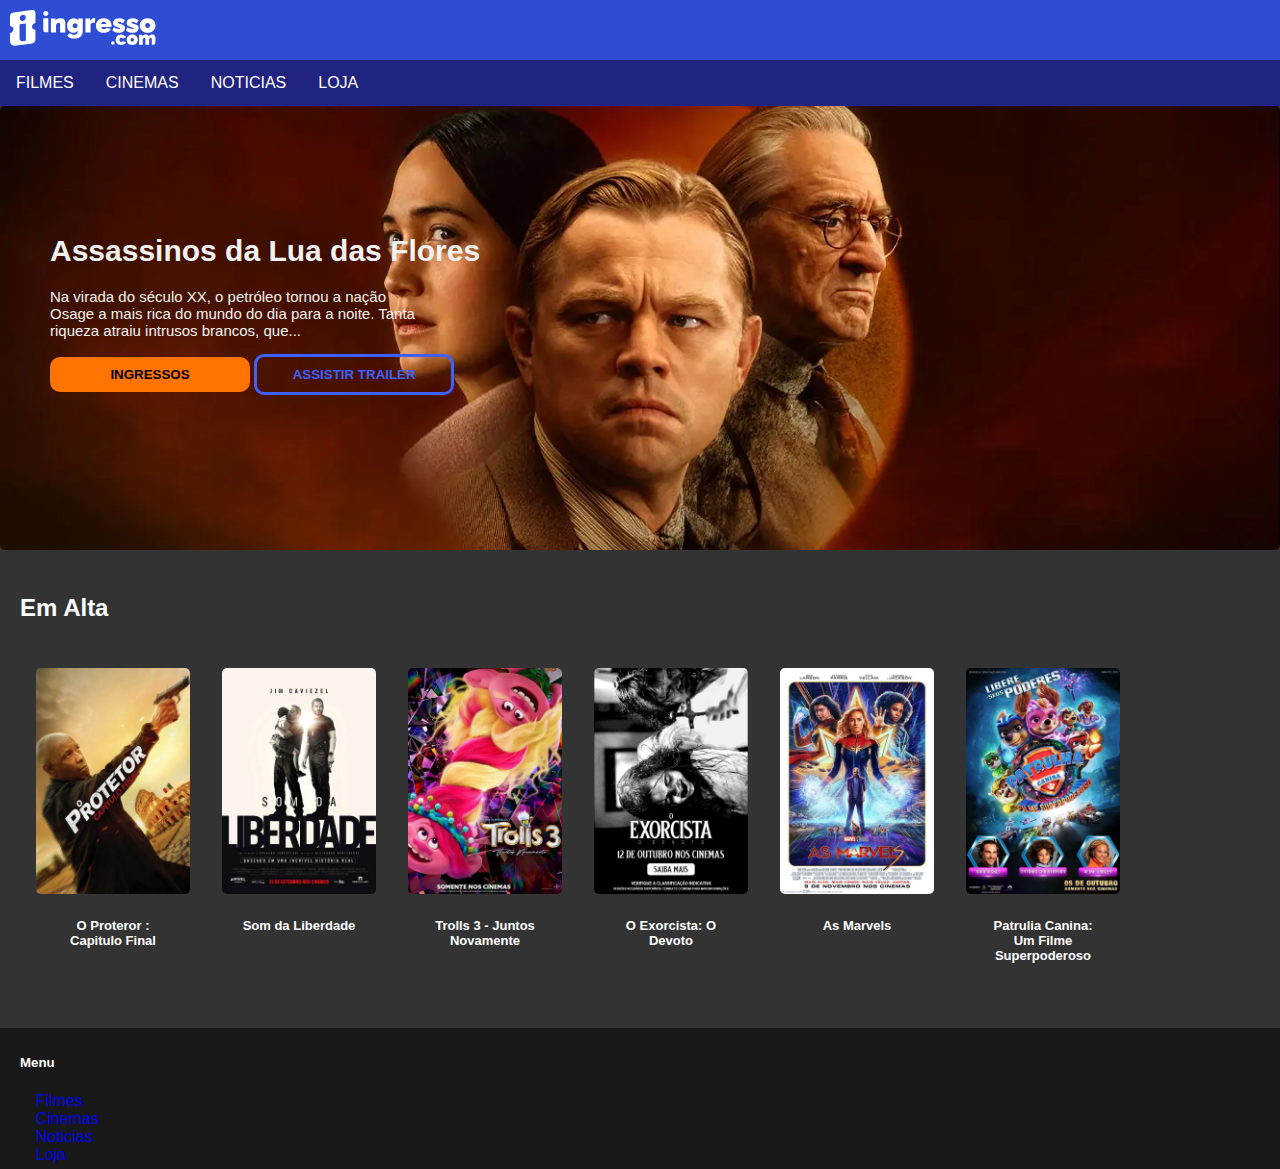
==== minicurso web/index.html @ 27f0e0ce "Add files via upload" ====
<!DOCTYPE html>
<html lang="en">
<head>
    <meta charset="UTF-8">
    <meta name="viewport" content="width=device-width, initial-scale=1.0">

    <link rel="stylesheet" href="css/style.css">

    <title>Document</title>
</head>
<body>
    <header>
        <div>
            <img src="assets/logo.svg" alt="Logo">
        </div>
    </header>
    <nav>
        <ul>
            <li><a href="filmes.html">filmes</a></li>
            <li><a href="cinemas.html">cinemas</a></li>
            <li><a href="noticias.html">noticias</a></li>
            <li><a href="loja">loja</a></li>
        </ul>
    </nav>
    <section class="spotlight-movie">
        <img src="assets/slideshow-img.webp" style="width:100%">
        <div class="text">
            <h1>Assassinos da Lua das Flores</h1>
            <p>Na virada do século XX, o petróleo tornou a nação <br> Osage a mais rica do mundo do dia para a noite. Tanta <br> riqueza atraiu intrusos brancos, que...</p>
            <button class="ticket-btn"><b>ingressos</b></button>
            <button class="trailer-btn"><b>assistir trailer</b></button>
        </div>
    </section>
    <section class="em-alta">
        <h2>Em Alta</h2>
        
        <div class="row">
            <div class="column">
                <div class="card">
                    <img src="assets/filmes/1c8478e2-7bbf-42f2-b840-72a903be69d1.webp" alt="Avatar" style="width:100%">
                    <div class="container">
                      <h4><b>O Proteror : Capitulo Final</b></h4> 
                    </div>
                </div>
            </div>
          
            <div class="column">
                <div class="card">
                    <img src="assets/filmes/22cce389-9573-42ae-a981-ff915ef1a1ae.webp" alt="Avatar" style="width:100%">
                    <div class="container">
                      <h4><b>Som da Liberdade</b></h4> 
                    </div>
                </div>
            </div>
            
            <div class="column">
                <div class="card">
                    <img src="assets/filmes/2f3a4169-b3c2-4f64-93c7-7a621b2957c0.webp" alt="Avatar" style="width:100%">
                    <div class="container">
                      <h4><b>Trolls 3 - Juntos Novamente</b></h4> 
                    </div>
                </div>
            </div>
            
            <div class="column">
                <div class="card">
                    <img src="assets/filmes/8e8c380c-0490-443f-9266-ffa4e41bff69.webp" alt="Avatar" style="width:100%">
                    <div class="container">
                      <h4><b>O Exorcista: O Devoto</b></h4> 
                    </div>
                </div>
            </div>

            <div class="column">
                <div class="card">
                    <img src="assets/filmes/ce5d50ca-1876-4d76-b154-1fb6dad57b11.webp" alt="Avatar" style="width:100%">
                    <div class="container">
                      <h4><b>As Marvels</b></h4> 
                    </div>
                </div>
            </div>
            <div class="column">
                <div class="card">
                    <img src="assets/filmes/d8cb92e8-927b-40a7-ab66-6add320ee69c.webp" alt="Avatar" style="width:100%">
                    <div class="container">
                      <h4><b>Patrulia Canina: Um Filme Superpoderoso</b></h4> 
                    </div>
                </div>
            </div>  
    </section>
    <footer>
        <h5>Menu</h5>
        <div class="menu-footer">
            <ul>
                <li><a href="filmes.html">Filmes</a></li>
                <li><a href="cinemos.html">Cinemas</a></li>
                <li><a href="noticias.html">Noticias</a></li>
                <li><a href="loja">Loja</a></li>
            </ul>
        </div>
    </footer>
</body>
</html>
---- minicurso web/css/style.css ----
/*#2F4DD2  #202380 #333333 */

html, body {
    background-color: #333333;
    width: 100%;
    height: 100%;
    margin: 0;
    padding: 0;
    font-family: Verdana, sans-serif
}

header{
    background-color: #2F4DD2;
    position: sticky;
    top: 0;
    padding: 10px;
    z-index: +1;
}

nav ul{
    list-style-type: none;
    margin: 0;
    padding: 0;
    overflow: hidden;
    background-color: #202380;
}

nav ul li{
    float: left;
}

nav ul li a{
    display: block;
    color: white;
    text-align: center;
    padding: 14px 16px;
    text-decoration: none;
    text-transform: uppercase;
}

nav ul li a:hover{
    color: #cfcfcf;
}

.spotlight-movie {
    position: relative;
    margin: auto;
}

.spotlight-movie .text {
    color: #f2f2f2;
    font-size: 15px;
    padding: 100px 50px;
    position: absolute;
    top: 8px;
}

.spotlight-movie .ticket-btn{
    text-transform: uppercase;
    background-color: #FF7400;
    border: 0;
    padding: 10px;
    width: 200px;
    border-radius: 10px;
}

.spotlight-movie .trailer-btn{
    text-transform: uppercase;
    background-color: transparent;
    color: #3d61ff;
    border: solid;
    padding: 10px;
    width: 200px;
    border-radius: 10px;
}

.em-alta{
    color: #fff;
    padding: 20px;
}

.column {
    float: left;
    width: 15%;
    padding: 10px 0px;
    transition: 0.3s;
}

.column:hover{
    width: 15.2%;
}

.row {
    margin: 0 0px;
}

.row:after {
    content: "";
    display: table;
    clear: both;
}
  
@media screen and (max-width: 600px) {
    .column {
      width: 100%;
      display: block;
      margin-bottom: 20px;
    }
}

.card {
    padding: 16px;
    text-align: center;
}
  
img {
    border-radius: 5px;
}

.container {
    font-size: small;
    color: white;
    padding: 2px 16px;
}

footer{
    color: white;
    background-color: #191919;
    padding: 5px 20px;
}

footer ul{
    list-style-type: none;
    margin: 0;
    padding: 0;
    overflow: hidden;
}

footer ul li a{
    text-align: center;
    padding: 14px 16px;
    text-decoration: none;
}
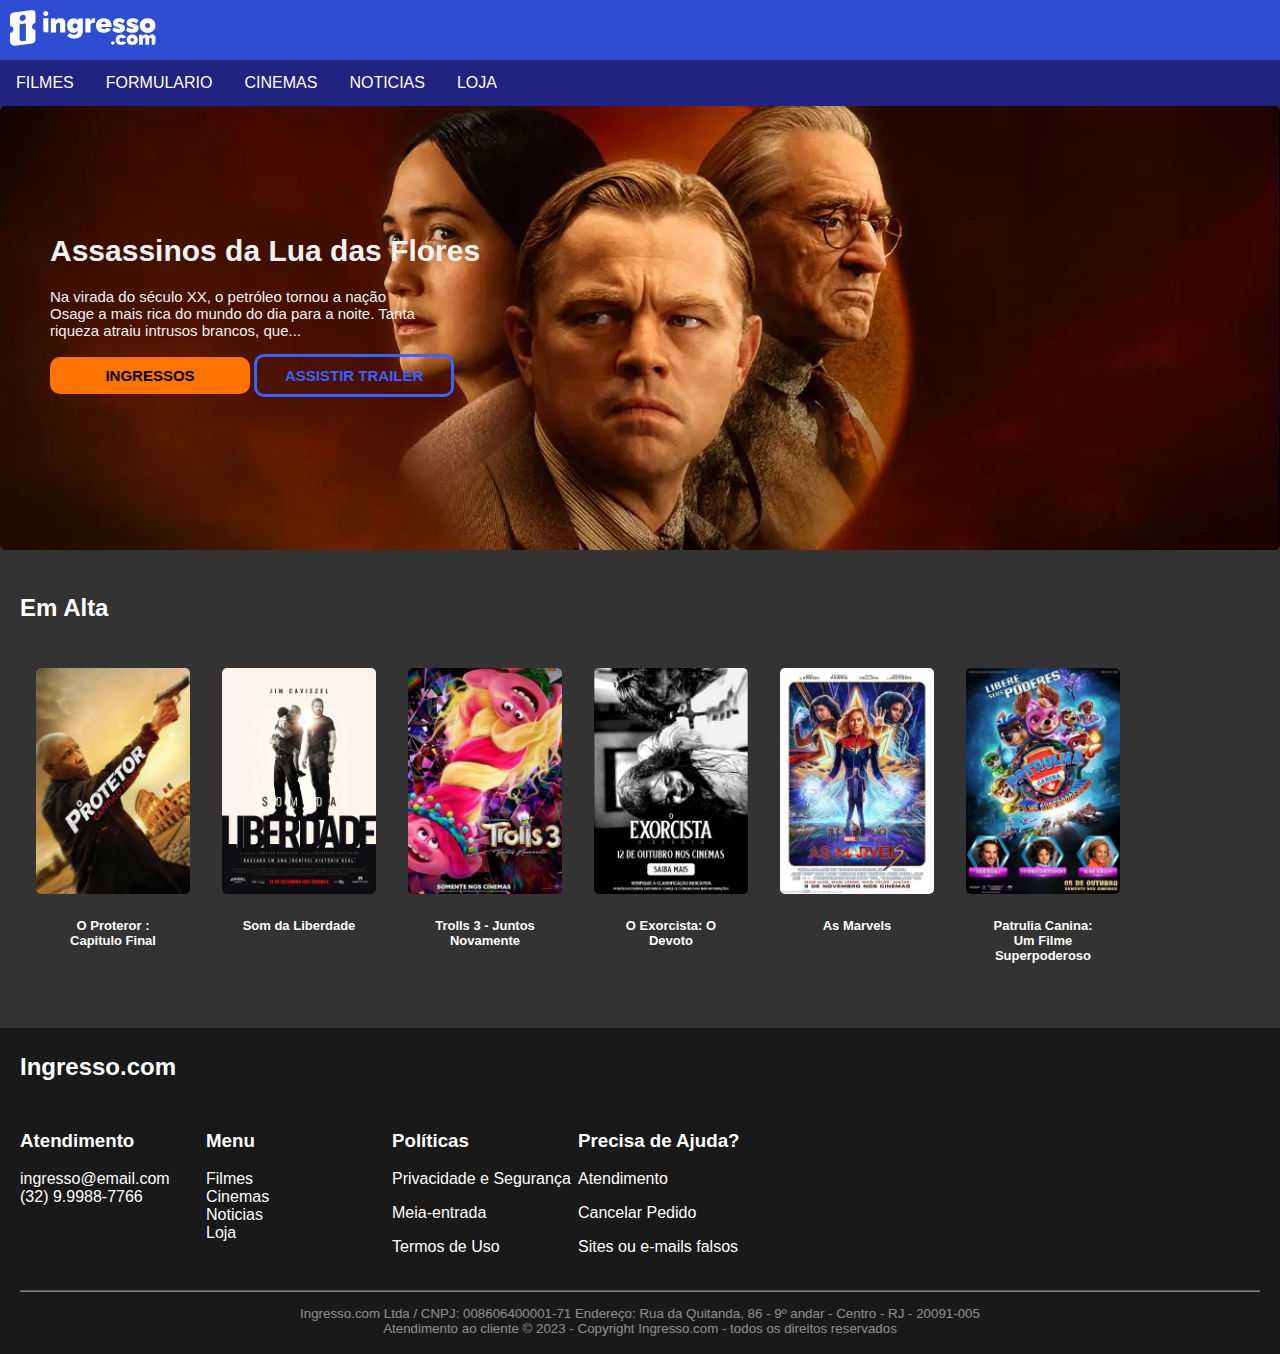
==== commit dd668b50: "criação da pagina de formulario" ====
--- a/minicurso web/index.html
+++ b/minicurso web/index.html
@@ -11,12 +11,13 @@
 <body>
     <header>
         <div>
-            <img src="assets/logo.svg" alt="Logo">
+            <a href="index.html"><img src="assets/logo.svg" alt="Logo"></a>
         </div>
     </header>
     <nav>
         <ul>
             <li><a href="filmes.html">filmes</a></li>
+            <li><a href="formulario.html">Formulario</a></li>
             <li><a href="cinemas.html">cinemas</a></li>
             <li><a href="noticias.html">noticias</a></li>
             <li><a href="loja">loja</a></li>
@@ -89,15 +90,34 @@
             </div>  
     </section>
     <footer>
-        <h5>Menu</h5>
-        <div class="menu-footer">
-            <ul>
-                <li><a href="filmes.html">Filmes</a></li>
-                <li><a href="cinemos.html">Cinemas</a></li>
-                <li><a href="noticias.html">Noticias</a></li>
-                <li><a href="loja">Loja</a></li>
-            </ul>
+        <h2>Ingresso.com</h2>
+        <div class="row">
+            <div class="column-footer">
+                <h3>Atendimento</h3>
+                <p>ingresso@email.com<br>(32) 9.9988-7766</p>
+            </div>
+            <div class="column-footer">
+                <h3>Menu</h3>
+                <a href="${link.href}" style="text-decoration: none; color: #fff;">Filmes</a><br>
+                <a href="${link.href}" style="text-decoration: none; color: #fff;">Cinemas</a><br>
+                <a href="${link.href}" style="text-decoration: none; color: #fff;">Noticias</a><br>
+                <a href="${link.href}" style="text-decoration: none; color: #fff;">Loja</a><br>
+            </div>
+            <div class="column-footer">
+                <h3>Políticas</h3>
+                <p>Privacidade e Segurança</p>
+                <p>Meia-entrada</p>
+                <p>Termos de Uso</p>
+            </div>
+            <div class="column-footer">
+                <h3>Precisa de Ajuda?</h3>
+                <p>Atendimento</p>
+                <p>Cancelar Pedido</p>
+                <p>Sites ou e-mails falsos</p>
+            </div>
         </div>
+        <hr style="opacity: 50%;">
+        <p style="opacity: 50%; text-align: center; font-size: smaller;">Ingresso.com Ltda / CNPJ: 008606400001-71 Endereço: Rua da Quitanda, 86 - 9º andar - Centro - RJ - 20091-005 <br> Atendimento ao cliente © 2023 - Copyright Ingresso.com - todos os direitos reservados</p>
     </footer>
 </body>
-</html>+</html>
--- a/minicurso web/css/style.css
+++ b/minicurso web/css/style.css
@@ -129,16 +129,82 @@
     padding: 5px 20px;
 }
 
-footer ul{
-    list-style-type: none;
-    margin: 0;
-    padding: 0;
-    overflow: hidden;
-}
-
-footer ul li a{
-    text-align: center;
-    padding: 14px 16px;
-    text-decoration: none;
-}
-
+.column-footer{
+    float: left;
+    width: 15%;
+    padding: 10px 0px;
+}
+
+/*css formulario*/
+
+.container-form{
+    display: flex;
+    flex-direction: row;
+    justify-content: center;
+    align-items: center;
+    margin: 100px 0 100px 0;
+}
+
+form{
+    background-color: #dfdfdf;
+    width: 50%;
+    align-items: center;
+    border-radius: 10px;
+}
+
+.grupo{
+    display: inline-flex;
+    width: 100%;
+}
+
+.campo{
+    float:  left;
+}
+
+.campo label {
+    margin-bottom: 0.2em;
+    color: #000000;
+    display: block;
+}
+
+fieldset{
+    border: 0;
+}
+
+input[type="text"] {
+    padding: 5px;
+    border: 1px solid #59429d;
+    box-shadow: 2px 2px 2px rgba(0,0,0,0.2);
+    display: block;
+    width: 400PX;
+    margin: 10px;
+}
+
+.campo input[type="email"], .campo select, .campo textarea{
+    padding: 5px;
+    border: 1px solid #59429d;
+    box-shadow: 2px 2px 2px rgba(0,0,0,0.2);
+    display: block;
+    width: 800PX;
+    margin: 15px;
+}
+
+input, select, textarea, button {
+    font-family: sans-serif;
+    font-size: 1em;
+    color: #000000;
+    border-radius: 5px;
+}
+
+.botao {
+    position: relative;
+    margin-top: 20px;
+    left: 50%;
+    font-size: 1.2em;
+    background: #000000;
+    border: 0;
+    color: #ffffff;
+    box-shadow: 2px 2px 2px rgba(0,0,0,0.2);
+    text-shadow: 1px 1px 1px rgba(0,0,0,0.5);
+    transform: translate(-50%, -50%)
+}